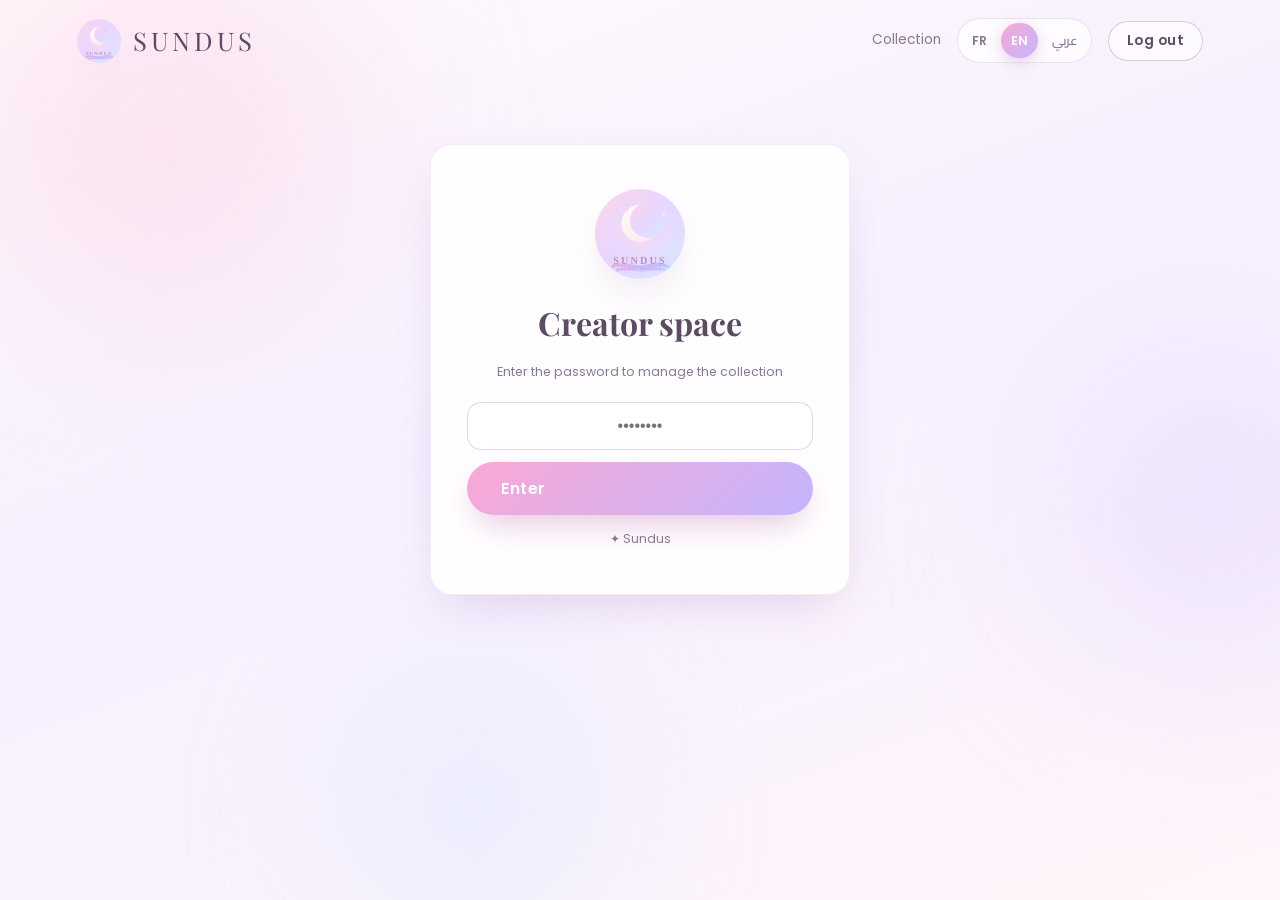
==== admin.html @ a6b1a9a5 "Sundus v1 - web complète" ====
﻿<!DOCTYPE html>
<html lang="en" dir="ltr">
<head>
  <meta charset="UTF-8">
  <meta name="viewport" content="width=device-width, initial-scale=1.0">
  <title>Sundus — Espace créatrice</title>
  <link rel="icon" type="image/svg+xml" href="assets/logo.svg">
  <link rel="preconnect" href="https://fonts.googleapis.com">
  <link href="https://fonts.googleapis.com/css2?family=Playfair+Display:wght@400;600;700&family=Poppins:wght@300;400;500;600;700&family=Amiri:wght@400;700&family=Cairo:wght@400;600;700&display=swap" rel="stylesheet">
  <link rel="stylesheet" href="css/style.css">
  <style>
    body { min-height: 100vh; display: flex; flex-direction: column; }
    .admin-wrap { max-width: 1100px; margin: 0 auto; width: 100%; padding: 110px 5vw 60px; }
    .admin-top { display: flex; align-items: center; justify-content: space-between; gap: 14px; flex-wrap: wrap; margin-bottom: 30px; }
    .admin-top h1 { font-family: var(--font-display); font-size: clamp(1.8rem, 4vw, 2.6rem); color: var(--ink); }
    .admin-card { background: rgba(255, 255, 255, 0.85); border-radius: var(--radius); padding: 28px; box-shadow: var(--shadow); margin-bottom: 26px; border: 1px solid rgba(201, 139, 185, 0.16); }
    .admin-card h2 { font-family: var(--font-display); font-size: 1.35rem; color: var(--ink); margin-bottom: 14px; }
    .dropzone {
      border: 2.4px dashed rgba(201, 139, 185, 0.5); border-radius: 18px; padding: 44px 20px;
      text-align: center; transition: all 0.3s; background: var(--rose-soft); cursor: pointer;
    }
    .dropzone.drag { border-color: var(--rose); background: #FFF0F7; transform: scale(1.01); box-shadow: 0 0 0 6px rgba(249, 168, 212, 0.18); }
    .dropzone b { font-size: 1.1rem; color: var(--ink); display: block; margin-bottom: 6px; }
    .dropzone span { color: var(--ink-soft); font-size: 0.92rem; }
    .dz-icon { font-size: 2.6rem; margin-bottom: 10px; }
    .dropzone input { display: none; }
    .gen-bar { display: flex; gap: 12px; align-items: center; flex-wrap: wrap; margin-top: 18px; }
    .gen-bar select, .gen-bar input[type="text"] {
      padding: 11px 16px; border-radius: 12px; border: 1.5px solid rgba(92, 75, 99, 0.18);
      font-family: inherit; font-size: 0.92rem; color: var(--ink); background: #fff; outline: none;
    }
    .gen-bar select:focus, .gen-bar input:focus { border-color: var(--rose); }
    .admin-items { display: grid; grid-template-columns: repeat(auto-fill, minmax(250px, 1fr)); gap: 22px; margin-top: 22px; }
    .item { border: 1px solid rgba(201, 139, 185, 0.2); border-radius: 16px; overflow: hidden; background: #fff; }
    .item-media { aspect-ratio: 3/4; background: var(--rose-soft); overflow: hidden; }
    .item-media img, .item-media video { width: 100%; height: 100%; object-fit: cover; }
    .item-body { padding: 14px; }
    .item-body label { font-size: 0.74rem; letter-spacing: 1px; text-transform: uppercase; color: var(--ink-soft); display: block; margin: 10px 0 5px; }
    .item-body input, .item-body textarea, .item-body select {
      width: 100%; padding: 9px 12px; border-radius: 10px; border: 1.4px solid rgba(92, 75, 99, 0.16);
      font-family: inherit; font-size: 0.9rem; color: var(--ink); outline: none; background: #FFFDFE; resize: vertical;
    }
    .item-body input:focus, .item-body textarea:focus { border-color: var(--rose); }
    .options-row { display: flex; gap: 8px; margin-top: 8px; flex-wrap: wrap; }
    .opt {
      font-size: 0.78rem; padding: 7px 12px; border-radius: 30px; border: 1.4px solid rgba(92, 75, 99, 0.2);
      color: var(--ink-soft); transition: all 0.25s; background: #fff;
    }
    .opt:hover { border-color: var(--rose); color: var(--rose); transform: translateY(-1px); }
    .item-del { margin-top: 12px; width: 100%; padding: 8px; border-radius: 10px; background: #FEF2F2; color: #E11D48; font-size: 0.82rem; font-weight: 600; transition: all 0.3s; }
    .item-del:hover { background: #E11D48; color: #fff; }
    .login-box {
      max-width: 420px; margin: 16vh auto 0; text-align: center;
      background: rgba(255,255,255,0.9); border-radius: var(--radius); padding: 44px 36px; box-shadow: var(--shadow);
      border: 1px solid rgba(201,139,185,0.16);
    }
    .login-box img { width: 90px; margin: 0 auto 18px; border-radius: 50%; box-shadow: var(--shadow); }
    .login-box h1 { font-family: var(--font-display); color: var(--ink); margin-bottom: 8px; }
    .login-box input {
      width: 100%; padding: 14px 18px; border-radius: 14px; border: 1.6px solid rgba(92,75,99,0.2);
      font-size: 1rem; text-align: center; outline: none; margin: 18px 0 12px;
    }
    .login-box input:focus { border-color: var(--rose); }
    .status { position: fixed; bottom: 26px; right: 26px; background: var(--ink); color: #fff; padding: 13px 22px; border-radius: 40px; font-size: 0.9rem; box-shadow: 0 14px 40px rgba(0,0,0,0.3); opacity: 0; transform: translateY(20px); transition: all 0.4s; z-index: 300; max-width: 340px; }
    .status.show { opacity: 1; transform: translateY(0); }
    .hint { font-size: 0.78rem; color: var(--ink-soft); margin-top: 8px; }
    .ai-badge { display: inline-flex; align-items: center; gap: 6px; font-size: 0.72rem; font-weight: 600; padding: 5px 12px; border-radius: 30px; background: linear-gradient(135deg, rgba(249,168,212,0.2), rgba(196,181,253,0.2)); color: var(--ink); margin-bottom: 10px; }
    .back-link { font-size: 0.85rem; color: var(--ink-soft); }
    .back-link:hover { color: var(--rose); }
    .actions { display: flex; gap: 12px; flex-wrap: wrap; }
    @media (max-width: 700px) { .admin-top { flex-direction: column; align-items: flex-start; } }
  </style>
</head>
<body>
  <div class="orbs"><div class="orb orb-1"></div><div class="orb orb-2"></div><div class="orb orb-3"></div></div>

  <header id="header">
    <a href="index.html" class="brand"><img src="assets/logo.svg" alt="Qamra"><span>SUNDUS</span></a>
    <div style="display:flex;align-items:center;gap:16px">
      <a href="index.html" class="back-link" data-i18n="nav_shop">Collection</a>
      <div class="lang-switch">
        <button data-lang-btn="fr">FR</button>
        <button data-lang-btn="en">EN</button>
        <button data-lang-btn="ar">عربي</button>
      </div>
      <button id="btn-logout" class="btn btn-ghost" style="padding:9px 18px;font-size:0.85rem" hidden data-i18n="admin_logout">Déconnexion</button>
    </div>
  </header>

  <div class="admin-wrap" id="admin-wrap" hidden>
    <div class="admin-top">
      <div>
        <h1>✦ <span data-i18n="admin_login_title">Espace créatrice</span></h1>
        <span class="hint" data-i18n="admin_login_sub">Entrez le mot de passe pour gérer la collection</span>
      </div>
      <div class="actions">
        <button class="btn btn-primary" id="btn-publish" data-i18n="admin_publish">Publier sur la landing</button>
      </div>
    </div>

    <div class="admin-card">
      <span class="ai-badge">✦ <span data-i18n="ai_offline">Mode intelligent hors-ligne</span></span>
      <h2 data-i18n="admin_upload">Glissez vos photos et vidéos ici</h2>
      <div class="dropzone" id="dropzone">
        <div class="dz-icon">🌙</div>
        <b data-i18n="admin_upload">Glissez vos photos et vidéos ici</b>
        <span data-i18n="admin_upload_sub">ou cliquez pour choisir — optimisation automatique</span>
        <input type="file" id="file-input" accept="image/*,video/*" multiple>
      </div>
      <div class="gen-bar">
        <select id="gen-lang">
          <option value="auto">Auto (3 langues)</option>
          <option value="fr">Français</option>
          <option value="en">English</option>
          <option value="ar">العربية</option>
        </select>
        <button class="btn btn-ghost" id="btn-generate" data-i18n="admin_generate">Générer titres & descriptions</button>
        <button class="btn btn-ghost" id="btn-reset">↺</button>
      </div>
      <div class="admin-items" id="items"></div>
    </div>
  </div>

  <div class="login-box" id="login-box">
    <img src="assets/logo.svg" alt="Qamra">
    <h1 data-i18n="admin_login_title">Espace créatrice</h1>
    <span class="hint" data-i18n="admin_login_sub">Entrez le mot de passe pour gérer la collection</span>
    <input type="password" id="password" placeholder="••••••••">
    <button class="btn btn-primary" id="btn-login" style="width:100%" data-i18n="admin_enter">Entrer</button>
    <div class="hint" style="margin-top:14px">✦ Sundus</div>
  </div>

  <div class="status" id="status"></div>

  <script src="js/config.js"></script>
  <script src="js/i18n.js"></script>
  <script src="js/admin.js"></script>
</body>
</html>
---- css/style.css ----
:root {
  --rose: #F9A8D4;
  --rose-soft: #FDEDF5;
  --lavender: #C4B5FD;
  --lavender-soft: #F3EEFF;
  --sky: #BFDBFE;
  --sky-soft: #EEF6FF;
  --peach: #FDE2C4;
  --ink: #5C4B63;
  --ink-soft: #8A7793;
  --gold: #D9B8A6;
  --white: #FFFDFE;
  --font-display: "Playfair Display", "Amiri", Georgia, serif;
  --font-body: "Poppins", "Cairo", "Segoe UI", sans-serif;
  --radius: 22px;
  --shadow: 0 18px 50px -18px rgba(140, 90, 160, 0.28);
}

* { margin: 0; padding: 0; box-sizing: border-box; }
html { scroll-behavior: smooth; }
body {
  font-family: var(--font-body);
  color: var(--ink);
  background: linear-gradient(160deg, #FFF9FC 0%, #F6F0FF 45%, #FFF5FA 100%);
  overflow-x: hidden;
  line-height: 1.65;
}
[dir="rtl"] body { text-align: right; }
a { text-decoration: none; color: inherit; }
img { max-width: 100%; display: block; }
button { font-family: inherit; cursor: pointer; border: none; background: none; }
::selection { background: var(--rose); color: #fff; }

/* ============ ORBS / BACKGROUND ============ */
.orbs { position: fixed; inset: 0; z-index: -1; overflow: hidden; pointer-events: none; }
.orb { position: absolute; border-radius: 50%; filter: blur(70px); opacity: 0.5; animation: float 16s ease-in-out infinite; }
.orb-1 { width: 45vw; height: 45vw; background: radial-gradient(circle, #F9C6E0, transparent 70%); top: -12vw; left: -10vw; }
.orb-2 { width: 38vw; height: 38vw; background: radial-gradient(circle, #DCCDFF, transparent 70%); top: 30vh; right: -14vw; animation-delay: -5s; }
.orb-3 { width: 30vw; height: 30vw; background: radial-gradient(circle, #CDE4FF, transparent 70%); bottom: -8vw; left: 22vw; animation-delay: -9s; }
@keyframes float {
  0%, 100% { transform: translateY(0) scale(1); }
  50% { transform: translateY(-5vh) scale(1.06); }
}

/* ============ HEADER ============ */
header {
  position: fixed; top: 0; left: 0; right: 0; z-index: 100;
  transition: all 0.4s ease;
  padding: 18px 6vw;
  display: flex; align-items: center; justify-content: space-between;
}
header.scrolled {
  background: rgba(255, 253, 254, 0.78);
  backdrop-filter: blur(18px);
  box-shadow: 0 8px 32px rgba(140, 90, 160, 0.12);
  padding: 12px 6vw;
}
.brand { display: flex; align-items: center; gap: 12px; font-family: var(--font-display); font-size: 1.6rem; letter-spacing: 4px; color: var(--ink); }
.brand img { width: 44px; height: 44px; border-radius: 50%; box-shadow: var(--shadow); }
nav { display: flex; align-items: center; gap: 28px; }
nav a { font-size: 0.95rem; letter-spacing: 0.6px; color: var(--ink-soft); position: relative; transition: color 0.3s; }
nav a::after { content: ""; position: absolute; bottom: -5px; left: 0; width: 0; height: 2px; background: var(--rose); border-radius: 2px; transition: width 0.3s; }
nav a:hover { color: var(--ink); }
nav a:hover::after { width: 100%; }

.lang-switch { display: flex; gap: 4px; background: rgba(255, 255, 255, 0.7); border: 1px solid rgba(201, 139, 185, 0.25); padding: 4px; border-radius: 40px; }
.lang-switch button { font-size: 0.78rem; font-weight: 600; padding: 6px 10px; border-radius: 30px; color: var(--ink-soft); transition: all 0.3s; }
.lang-switch button.active { background: linear-gradient(135deg, var(--rose), var(--lavender)); color: #fff; box-shadow: 0 4px 14px rgba(201, 139, 185, 0.4); }

/* ============ HERO ============ */
.hero {
  min-height: 100vh;
  display: flex; flex-direction: column; align-items: center; justify-content: center;
  text-align: center; padding: 120px 6vw 60px; position: relative;
}
.hero-badge {
  display: inline-flex; align-items: center; gap: 8px;
  background: rgba(255, 255, 255, 0.75); border: 1px solid rgba(201, 139, 185, 0.3);
  backdrop-filter: blur(8px); padding: 9px 22px; border-radius: 60px;
  font-size: 0.8rem; letter-spacing: 2.4px; text-transform: uppercase; color: var(--rose); font-weight: 600;
  animation: fadeUp 0.9s ease both;
}
.hero h1 {
  font-family: var(--font-display);
  font-size: clamp(2.6rem, 7vw, 5.2rem);
  line-height: 1.12; margin: 26px 0 20px; color: var(--ink);
  animation: fadeUp 1s 0.15s ease both;
}
.hero h1 .grad {
  background: linear-gradient(120deg, var(--rose) 10%, var(--lavender) 50%, var(--sky) 90%);
  -webkit-background-clip: text; background-clip: text; -webkit-text-fill-color: transparent;
  background-size: 200% auto; animation: shimmer 6s linear infinite;
}
@keyframes shimmer { to { background-position: 200% center; } }
.hero p { max-width: 640px; font-size: 1.08rem; color: var(--ink-soft); animation: fadeUp 1s 0.3s ease both; }
.hero-actions { display: flex; gap: 16px; margin-top: 38px; flex-wrap: wrap; justify-content: center; animation: fadeUp 1s 0.45s ease both; }
.btn {
  padding: 15px 34px; border-radius: 60px; font-weight: 600; font-size: 0.98rem;
  letter-spacing: 0.5px; transition: all 0.35s cubic-bezier(0.2, 0.9, 0.3, 1.2);
  display: inline-flex; align-items: center; gap: 10px;
}
.btn-primary {
  background: linear-gradient(135deg, var(--rose), var(--lavender));
  color: #fff; box-shadow: 0 14px 34px -10px rgba(201, 139, 185, 0.6);
}
.btn-primary:hover { transform: translateY(-4px) scale(1.03); box-shadow: 0 22px 44px -12px rgba(201, 139, 185, 0.7); }
.btn-ghost { border: 1.6px solid rgba(92, 75, 99, 0.25); color: var(--ink); background: rgba(255, 255, 255, 0.5); backdrop-filter: blur(6px); }
.btn-ghost:hover { transform: translateY(-4px); border-color: var(--rose); color: var(--rose); }

.hero-stats { display: flex; gap: 44px; margin-top: 70px; flex-wrap: wrap; justify-content: center; animation: fadeUp 1s 0.6s ease both; }
.stat { text-align: center; }
.stat b { font-family: var(--font-display); font-size: 2rem; display: block; background: linear-gradient(120deg, var(--rose), var(--lavender)); -webkit-background-clip: text; background-clip: text; -webkit-text-fill-color: transparent; }
.stat span { font-size: 0.82rem; letter-spacing: 1px; color: var(--ink-soft); text-transform: uppercase; }

@keyframes fadeUp { from { opacity: 0; transform: translateY(34px); } to { opacity: 1; transform: translateY(0); } }

.moon-divider { text-align: center; margin: 10px 0; }
.moon-divider svg { width: 70px; height: auto; opacity: 0.75; }

/* ============ SECTION GENERIC ============ */
section { padding: 90px 6vw; max-width: 1400px; margin: 0 auto; }
.section-head { text-align: center; margin-bottom: 54px; }
.section-head h2 { font-family: var(--font-display); font-size: clamp(2rem, 4.5vw, 3.2rem); color: var(--ink); margin-bottom: 12px; }
.section-head p { color: var(--ink-soft); max-width: 560px; margin: 0 auto; }

/* ============ FILTERS ============ */
.filters { display: flex; gap: 10px; justify-content: center; flex-wrap: wrap; margin-bottom: 46px; }
.filters button {
  padding: 10px 24px; border-radius: 40px; font-size: 0.9rem; font-weight: 500;
  color: var(--ink-soft); border: 1.4px solid rgba(92, 75, 99, 0.16);
  background: rgba(255, 255, 255, 0.6); transition: all 0.3s;
}
.filters button:hover { border-color: var(--rose); color: var(--rose); }
.filters button.active { background: linear-gradient(135deg, var(--rose), var(--lavender)); color: #fff; border-color: transparent; box-shadow: 0 8px 20px -6px rgba(201, 139, 185, 0.5); }

/* ============ PRODUCT GRID ============ */
.grid { display: grid; grid-template-columns: repeat(auto-fill, minmax(290px, 1fr)); gap: 30px; }
.card {
  position: relative; border-radius: var(--radius); overflow: hidden;
  background: #fff; box-shadow: var(--shadow);
  transform: translateY(60px); opacity: 0;
  transition: all 0.5s ease;
}
.card.visible { transform: translateY(0); opacity: 1; }
.card:hover { transform: translateY(-8px); box-shadow: 0 28px 60px -20px rgba(140, 90, 160, 0.4); }
.card-media { position: relative; aspect-ratio: 3 / 4; overflow: hidden; cursor: pointer; background: var(--rose-soft); }
.card-media img, .card-media video { width: 100%; height: 100%; object-fit: cover; transition: transform 0.7s cubic-bezier(0.2, 0.8, 0.3, 1); }
.card:hover .card-media img, .card:hover .card-media video { transform: scale(1.07); }
.card-tags { position: absolute; top: 14px; left: 14px; display: flex; gap: 6px; z-index: 2; }
[dir="rtl"] .card-tags { left: auto; right: 14px; }
.card-tags span {
  font-size: 0.68rem; font-weight: 700; letter-spacing: 1.4px; text-transform: uppercase;
  padding: 6px 12px; border-radius: 30px; color: #fff; backdrop-filter: blur(6px);
}
.tag-new { background: linear-gradient(135deg, #F9A8D4, #F472B6); }
.tag-exclu { background: linear-gradient(135deg, #C4B5FD, #8B5CF6); }
.tag-sale { background: linear-gradient(135deg, #FDE2C4, #FB923C); }
.card-body { padding: 20px 22px 24px; }
.card-body h3 { font-family: var(--font-display); font-size: 1.25rem; color: var(--ink); margin-bottom: 6px; }
.card-body p { font-size: 0.9rem; color: var(--ink-soft); display: -webkit-box; -webkit-line-clamp: 2; -webkit-box-orient: vertical; overflow: hidden; }
.card-foot { display: flex; align-items: center; justify-content: space-between; margin-top: 14px; }
.price { font-family: var(--font-display); font-size: 1.3rem; color: var(--rose); font-weight: 700; }
.card-order { font-size: 0.82rem; font-weight: 600; color: var(--lavender); border-bottom: 1.6px solid var(--lavender); padding-bottom: 2px; transition: all 0.3s; }
.card-order:hover { color: var(--rose); border-color: var(--rose); }

.empty-state { grid-column: 1 / -1; text-align: center; padding: 60px 0; color: var(--ink-soft); font-style: italic; }

/* ============ LIGHTBOX ============ */
.lightbox {
  position: fixed; inset: 0; z-index: 200; display: none;
  background: rgba(40, 25, 45, 0.55); backdrop-filter: blur(14px);
  align-items: center; justify-content: center; padding: 4vh 4vw;
}
.lightbox.open { display: flex; animation: fadeIn 0.3s ease; }
@keyframes fadeIn { from { opacity: 0; } to { opacity: 1; } }
.lightbox-inner {
  background: #fff; border-radius: 26px; max-width: 1000px; width: 100%;
  display: grid; grid-template-columns: 1.1fr 1fr; overflow: hidden;
  box-shadow: 0 40px 90px rgba(0, 0, 0, 0.35); max-height: 88vh;
}
.lightbox-media { background: var(--rose-soft); min-height: 340px; }
.lightbox-media img, .lightbox-media video { width: 100%; height: 100%; object-fit: cover; }
.lightbox-info { padding: 40px; overflow-y: auto; }
.lightbox-info h3 { font-family: var(--font-display); font-size: 2rem; color: var(--ink); margin-bottom: 10px; }
.lightbox-info .lb-desc { color: var(--ink-soft); margin-bottom: 18px; }
.lightbox-info .price { font-size: 1.7rem; }
.lb-close { position: absolute; top: 22px; right: 26px; width: 44px; height: 44px; border-radius: 50%; background: rgba(255,255,255,0.9); color: var(--ink); font-size: 1.3rem; display: flex; align-items: center; justify-content: center; box-shadow: 0 6px 20px rgba(0,0,0,0.2); transition: all 0.3s; }
[dir="rtl"] .lb-close { right: auto; left: 26px; }
.lb-close:hover { transform: rotate(90deg); background: var(--rose); color: #fff; }
.lb-share { margin-top: 26px; display: flex; gap: 10px; flex-wrap: wrap; }

/* ============ ABOUT / CTA ============ */
.about-grid { display: grid; grid-template-columns: 1fr 1fr; gap: 60px; align-items: center; }
.about-visual { position: relative; }
.about-visual img { border-radius: 30px; box-shadow: var(--shadow); transform: rotate(-2deg); }
.about-float {
  position: absolute; bottom: -22px; right: -18px; background: #fff; border-radius: 18px;
  padding: 18px 24px; box-shadow: var(--shadow); display: flex; align-items: center; gap: 12px;
  animation: float 6s ease-in-out infinite;
}
[dir="rtl"] .about-float { right: auto; left: -18px; }
.about-float b { font-family: var(--font-display); font-size: 1.5rem; background: linear-gradient(120deg, var(--rose), var(--lavender)); -webkit-background-clip: text; background-clip: text; -webkit-text-fill-color: transparent; }
.about-float span { font-size: 0.85rem; color: var(--ink-soft); }
.about-text h2 { font-family: var(--font-display); font-size: clamp(2rem, 4vw, 3rem); margin-bottom: 18px; color: var(--ink); }
.about-text p { color: var(--ink-soft); margin-bottom: 16px; }

.cta-section {
  background: linear-gradient(135deg, rgba(249, 168, 212, 0.16), rgba(196, 181, 253, 0.2), rgba(191, 219, 254, 0.16));
  border-radius: 40px; padding: 70px 40px; text-align: center; margin: 30px 6vw 10px; position: relative; overflow: hidden;
}
.cta-section::before {
  content: ""; position: absolute; width: 340px; height: 340px; border-radius: 50%;
  background: radial-gradient(circle, rgba(255,255,255,0.7), transparent 65%);
  top: -140px; left: -100px; animation: float 9s ease-in-out infinite;
}
.cta-section h2 { font-family: var(--font-display); font-size: clamp(2rem, 4.5vw, 3.4rem); color: var(--ink); margin-bottom: 14px; }
.cta-section p { color: var(--ink-soft); margin-bottom: 30px; font-size: 1.05rem; }

/* ============ CONTACT / FOOTER ============ */
.socials { display: flex; gap: 18px; justify-content: center; flex-wrap: wrap; }
.social-btn {
  width: 58px; height: 58px; border-radius: 50%; display: flex; align-items: center; justify-content: center;
  background: #fff; box-shadow: var(--shadow); transition: all 0.35s cubic-bezier(0.2, 0.9, 0.3, 1.3);
}
.social-btn svg { width: 26px; height: 26px; fill: var(--ink-soft); transition: all 0.35s; }
.social-btn:hover { transform: translateY(-6px) rotate(8deg); }
.social-btn:hover svg { fill: var(--rose); }
footer { text-align: center; padding: 40px 6vw 50px; color: var(--ink-soft); font-size: 0.88rem; }
footer .brand { justify-content: center; margin-bottom: 12px; font-size: 1.2rem; }

/* ============ REVEAL ============ */
.reveal { opacity: 0; transform: translateY(46px); transition: all 0.9s cubic-bezier(0.2, 0.8, 0.3, 1); }
.reveal.in { opacity: 1; transform: translateY(0); }

/* ============ RESPONSIVE ============ */
@media (max-width: 860px) {
  header { flex-wrap: wrap; gap: 12px; padding: 14px 5vw; }
  nav { order: 3; width: 100%; justify-content: center; gap: 18px; }
  .about-grid { grid-template-columns: 1fr; }
  .lightbox-inner { grid-template-columns: 1fr; overflow-y: auto; }
  .lightbox-media { min-height: 260px; }
  section { padding: 64px 5vw; }
}

/* Scrollbar */
::-webkit-scrollbar { width: 10px; }
::-webkit-scrollbar-track { background: var(--rose-soft); }
::-webkit-scrollbar-thumb { background: linear-gradient(var(--rose), var(--lavender)); border-radius: 10px; }
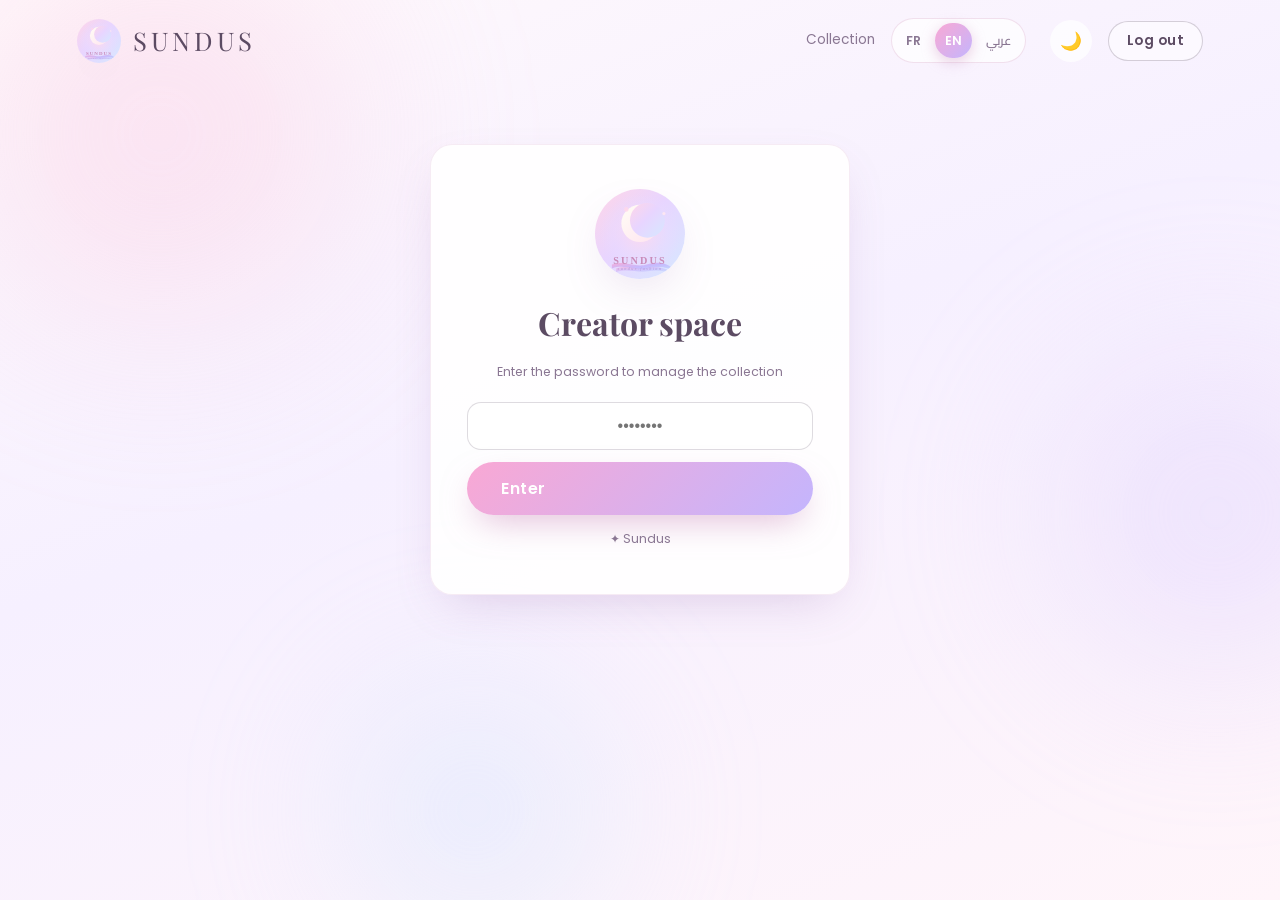
==== commit e6ef265f: "Dark mode + nombre arabe con harakat + token seguro" ====
--- a/admin.html
+++ b/admin.html
@@ -83,6 +83,7 @@
         <button data-lang-btn="en">EN</button>
         <button data-lang-btn="ar">عربي</button>
       </div>
+      <button data-theme-btn style="font-size:1.1rem;margin-inline-start:8px;width:42px;height:42px;border-radius:50%;background:rgba(255,255,255,0.7);box-shadow:var(--shadow);transition:all .3s">🌙</button>
       <button id="btn-logout" class="btn btn-ghost" style="padding:9px 18px;font-size:0.85rem" hidden data-i18n="admin_logout">Déconnexion</button>
     </div>
   </header>
@@ -117,6 +118,14 @@
         <button class="btn btn-ghost" id="btn-generate" data-i18n="admin_generate">Générer titres & descriptions</button>
         <button class="btn btn-ghost" id="btn-reset">↺</button>
       </div>
+      <details style="margin-top:14px">
+        <summary style="cursor:pointer;color:var(--ink-soft);font-size:0.85rem">🔑 <span data-i18n="admin_token_title">Clé de publication (1 seule fois)</span></summary>
+        <div style="display:flex;gap:8px;margin-top:10px;flex-wrap:wrap">
+          <input type="password" id="token-input" placeholder="github_pat_..." style="flex:1;min-width:220px;padding:11px 14px;border-radius:10px;border:1.4px solid rgba(92,75,99,0.2);font-family:inherit;outline:none">
+          <button class="btn btn-ghost" id="btn-token" style="padding:10px 20px;font-size:0.85rem" data-i18n="admin_token_save">Guardar</button>
+        </div>
+        <div class="hint" data-i18n="admin_token_hint">Se guarda solo en este navegador. Nunca se publica.</div>
+      </details>
       <div class="admin-items" id="items"></div>
     </div>
   </div>
--- a/css/style.css
+++ b/css/style.css
@@ -246,3 +246,50 @@
 ::-webkit-scrollbar { width: 10px; }
 ::-webkit-scrollbar-track { background: var(--rose-soft); }
 ::-webkit-scrollbar-thumb { background: linear-gradient(var(--rose), var(--lavender)); border-radius: 10px; }
+
+/* ============ DARK MODE ============ */
+html[data-theme="dark"] {
+  --rose: #E89AC8;
+  --rose-soft: #2A1E2A;
+  --lavender: #A78BFA;
+  --lavender-soft: #231D33;
+  --sky: #7FB3E8;
+  --sky-soft: #1C2233;
+  --peach: #E8B98C;
+  --ink: #F3EAF5;
+  --ink-soft: #B8A8C2;
+  --gold: #D9B8A6;
+  --white: #1A1520;
+  --shadow: 0 18px 50px -18px rgba(0, 0, 0, 0.55);
+}
+html[data-theme="dark"] body {
+  background: linear-gradient(160deg, #1A1520 0%, #201A2B 45%, #1C1420 100%);
+}
+html[data-theme="dark"] header.scrolled {
+  background: rgba(26, 21, 32, 0.8);
+  box-shadow: 0 8px 32px rgba(0, 0, 0, 0.4);
+}
+html[data-theme="dark"] .orb { opacity: 0.28; }
+html[data-theme="dark"] .lang-switch { background: rgba(40, 32, 48, 0.8); border-color: rgba(201, 139, 185, 0.3); }
+html[data-theme="dark"] .hero-badge, html[data-theme="dark"] .btn-ghost { background: rgba(40, 32, 48, 0.7); }
+html[data-theme="dark"] .filters button { background: rgba(40, 32, 48, 0.7); border-color: rgba(201, 139, 185, 0.3); color: var(--ink-soft); }
+html[data-theme="dark"] .card, html[data-theme="dark"] .admin-card, html[data-theme="dark"] .login-box { background: #221B2C; }
+html[data-theme="dark"] .lightbox-inner { background: #221B2C; }
+html[data-theme="dark"] .lightbox-media, html[data-theme="dark"] .card-media, html[data-theme="dark"] .dropzone { background: var(--rose-soft); }
+html[data-theme="dark"] .about-float, html[data-theme="dark"] .social-btn { background: #221B2C; }
+html[data-theme="dark"] .cta-section { background: linear-gradient(135deg, rgba(232,154,200,0.14), rgba(167,139,250,0.16), rgba(127,179,232,0.14)); }
+html[data-theme="dark"] .item { background: #221B2C; border-color: rgba(201, 139, 185, 0.25); }
+html[data-theme="dark"] .item-body input, html[data-theme="dark"] .item-body textarea, html[data-theme="dark"] .item-body select {
+  background: #2A2236; color: var(--ink); border-color: rgba(201, 139, 185, 0.25);
+}
+html[data-theme="dark"] .gen-bar select, html[data-theme="dark"] .gen-bar input[type="text"], html[data-theme="dark"] #token-input, html[data-theme="dark"] .login-box input {
+  background: #2A2236; color: var(--ink); border-color: rgba(201, 139, 185, 0.25);
+}
+html[data-theme="dark"] .opt { background: #2A2236; color: var(--ink-soft); border-color: rgba(201, 139, 185, 0.25); }
+html[data-theme="dark"] [data-theme-btn] { background: rgba(40, 32, 48, 0.8); color: #F3EAF5; box-shadow: 0 8px 24px rgba(0,0,0,0.4); }
+html[data-theme="dark"] .ai-badge { background: linear-gradient(135deg, rgba(232,154,200,0.2), rgba(167,139,250,0.2)); color: var(--ink); }
+html[data-theme="dark"] .hint { color: var(--ink-soft); }
+html[data-theme="dark"] .lb-close { background: rgba(40, 32, 48, 0.9); color: var(--ink); }
+html[data-theme="dark"] .item-del { background: rgba(225, 29, 72, 0.15); color: #F8719A; }
+html[data-theme="dark"] ::-webkit-scrollbar-track { background: #1A1520; }
+html[data-theme="dark"] ::-webkit-scrollbar-thumb { background: linear-gradient(#E89AC8, #A78BFA); }
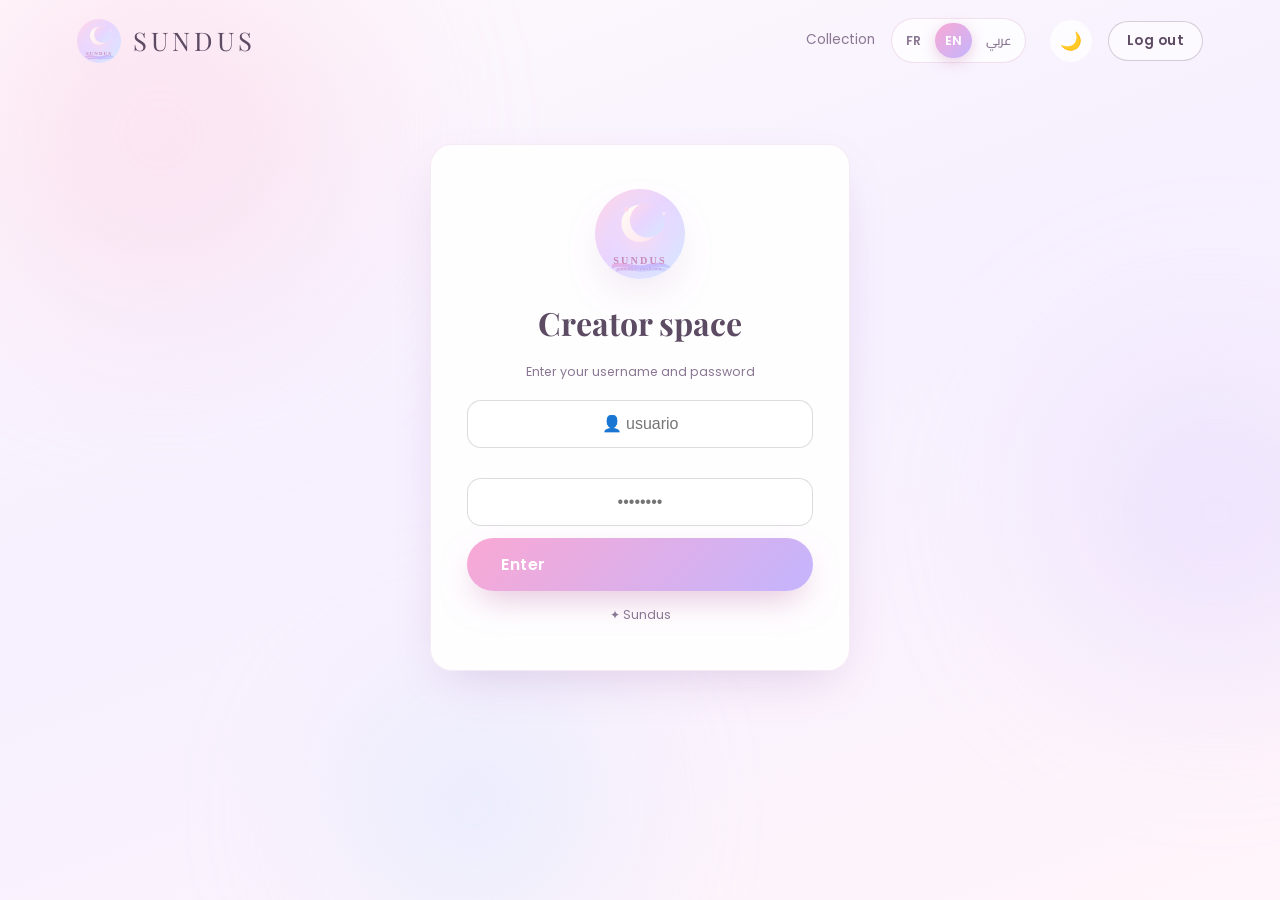
==== commit fb3a8448: "Dashboard privado: usuario+contrasena, oculto de la landing" ====
--- a/admin.html
+++ b/admin.html
@@ -122,6 +122,8 @@
         <summary style="cursor:pointer;color:var(--ink-soft);font-size:0.85rem">🔑 <span data-i18n="admin_token_title">Clé de publication (1 seule fois)</span></summary>
         <div style="display:flex;gap:8px;margin-top:10px;flex-wrap:wrap">
           <input type="password" id="token-input" placeholder="github_pat_..." style="flex:1;min-width:220px;padding:11px 14px;border-radius:10px;border:1.4px solid rgba(92,75,99,0.2);font-family:inherit;outline:none">
+          <input type="password" id="groq-input" placeholder="Groq: gsk_..." style="flex:1;min-width:220px;padding:11px 14px;border-radius:10px;border:1.4px solid rgba(92,75,99,0.2);font-family:inherit;outline:none">
+          <input type="password" id="gemini-input" placeholder="Gemini: AIza..." style="flex:1;min-width:220px;padding:11px 14px;border-radius:10px;border:1.4px solid rgba(92,75,99,0.2);font-family:inherit;outline:none">
           <button class="btn btn-ghost" id="btn-token" style="padding:10px 20px;font-size:0.85rem" data-i18n="admin_token_save">Guardar</button>
         </div>
         <div class="hint" data-i18n="admin_token_hint">Se guarda solo en este navegador. Nunca se publica.</div>
@@ -134,6 +136,7 @@
     <img src="assets/logo.svg" alt="Qamra">
     <h1 data-i18n="admin_login_title">Espace créatrice</h1>
     <span class="hint" data-i18n="admin_login_sub">Entrez le mot de passe pour gérer la collection</span>
+    <input type="text" id="username" placeholder="👤 usuario" autocomplete="username" style="margin-top:16px">
     <input type="password" id="password" placeholder="••••••••">
     <button class="btn btn-primary" id="btn-login" style="width:100%" data-i18n="admin_enter">Entrer</button>
     <div class="hint" style="margin-top:14px">✦ Sundus</div>
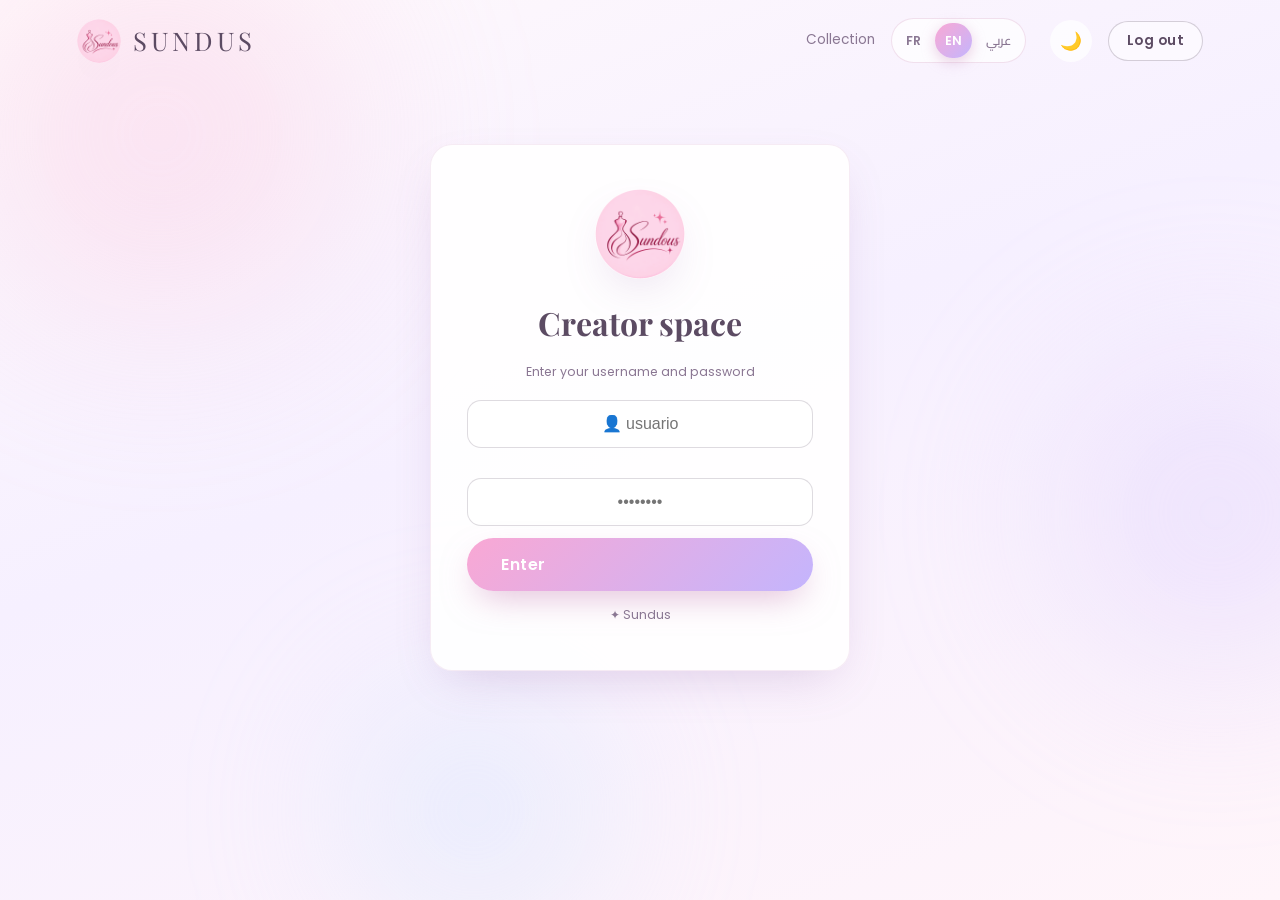
==== commit 790368f0: "Nouveau logo Sundous (mannequin + script) : header, footer, about, favicon et apercu social" ====
--- a/admin.html
+++ b/admin.html
@@ -4,7 +4,9 @@
   <meta charset="UTF-8">
   <meta name="viewport" content="width=device-width, initial-scale=1.0">
   <title>Sundus — Espace créatrice</title>
-  <link rel="icon" type="image/svg+xml" href="assets/logo.svg">
+  <link rel="icon" href="assets/favicon.ico" sizes="any">
+  <link rel="icon" type="image/png" href="assets/favicon.png">
+  <link rel="apple-touch-icon" href="assets/apple-touch-icon.png">
   <link rel="preconnect" href="https://fonts.googleapis.com">
   <link href="https://fonts.googleapis.com/css2?family=Playfair+Display:wght@400;600;700&family=Poppins:wght@300;400;500;600;700&family=Amiri:wght@400;700&family=Cairo:wght@400;600;700&display=swap" rel="stylesheet">
   <link rel="stylesheet" href="css/style.css">
@@ -68,14 +70,22 @@
     .back-link { font-size: 0.85rem; color: var(--ink-soft); }
     .back-link:hover { color: var(--rose); }
     .actions { display: flex; gap: 12px; flex-wrap: wrap; }
-    @media (max-width: 700px) { .admin-top { flex-direction: column; align-items: flex-start; } }
+    .social-opt { border: 1px solid rgba(201, 139, 185, 0.2); border-radius: 14px; padding: 12px 14px; margin: 10px 0; background: var(--rose-soft); }
+    .social-opt b { color: var(--ink); font-size: 0.92rem; }
+    .social-opt p { color: var(--ink); font-size: 0.86rem; line-height: 1.5; margin: 6px 0; }
+    .sect-grid { display: grid; grid-template-columns: 1fr 1fr; gap: 20px; margin-bottom: 26px; }
+    .sect-pill { display: inline-flex; align-items: center; gap: 6px; font-size: 0.72rem; font-weight: 600; padding: 5px 12px; border-radius: 30px; margin-bottom: 10px; }
+    .sect-pill.shop { background: linear-gradient(135deg, rgba(249,168,212,0.25), rgba(196,181,253,0.25)); color: var(--ink); }
+    .sect-pill.social { background: linear-gradient(135deg, rgba(191,219,254,0.3), rgba(253,226,196,0.35)); color: var(--ink); }
+    .sect-note { font-size: 0.8rem; color: var(--ink-soft); margin-top: 8px; }
+    @media (max-width: 700px) { .admin-top { flex-direction: column; align-items: flex-start; } .sect-grid { grid-template-columns: 1fr; } }
   </style>
 </head>
 <body>
   <div class="orbs"><div class="orb orb-1"></div><div class="orb orb-2"></div><div class="orb orb-3"></div></div>
 
   <header id="header">
-    <a href="index.html" class="brand"><img src="assets/logo.svg" alt="Qamra"><span>SUNDUS</span></a>
+    <a href="index.html" class="brand"><img src="assets/logo.png" alt="Qamra"><span>SUNDUS</span></a>
     <div style="display:flex;align-items:center;gap:16px">
       <a href="index.html" class="back-link" data-i18n="nav_shop">Collection</a>
       <div class="lang-switch">
@@ -101,7 +111,7 @@
 
     <div class="admin-card">
       <span class="ai-badge">✦ <span data-i18n="ai_offline">Mode intelligent hors-ligne</span></span>
-      <h2 data-i18n="admin_upload">Glissez vos photos et vidéos ici</h2>
+      <h2>🛍️ <span data-i18n="admin_shop_title">Boutique en ligne</span></h2>
       <div class="dropzone" id="dropzone">
         <div class="dz-icon">🌙</div>
         <b data-i18n="admin_upload">Glissez vos photos et vidéos ici</b>
@@ -118,8 +128,10 @@
         <button class="btn btn-ghost" id="btn-generate" data-i18n="admin_generate">Générer titres & descriptions</button>
         <button class="btn btn-ghost" id="btn-reset">↺</button>
       </div>
+      <div class="hint" style="margin-top:10px" data-i18n="admin_shop_note">Ici: les photos se publient sur la web avec le bouton Publier ☁️</div>
       <details style="margin-top:14px">
         <summary style="cursor:pointer;color:var(--ink-soft);font-size:0.85rem">🔑 <span data-i18n="admin_token_title">Clé de publication (1 seule fois)</span></summary>
+        <div class="hint" style="margin-top:8px" data-i18n="admin_token_ready">✓ Déjà intégrée dans le code — fonctionne sans rien coller</div>
         <div style="display:flex;gap:8px;margin-top:10px;flex-wrap:wrap">
           <input type="password" id="token-input" placeholder="github_pat_..." style="flex:1;min-width:220px;padding:11px 14px;border-radius:10px;border:1.4px solid rgba(92,75,99,0.2);font-family:inherit;outline:none">
           <input type="password" id="groq-input" placeholder="Groq: gsk_..." style="flex:1;min-width:220px;padding:11px 14px;border-radius:10px;border:1.4px solid rgba(92,75,99,0.2);font-family:inherit;outline:none">
@@ -130,10 +142,27 @@
       </details>
       <div class="admin-items" id="items"></div>
     </div>
+
+    <div class="admin-card">
+      <span class="sect-pill social">📱 <span data-i18n="admin_social_badge">Réseaux sociaux — reels & tiktoks</span></span>
+      <h2>📱 <span data-i18n="admin_social_title">Contenus pour les réseaux</span></h2>
+      <div class="dropzone" id="social-dropzone">
+        <div class="dz-icon">🎬</div>
+        <b data-i18n="admin_social_upload">Glissez une photo ou une vidéo</b>
+        <span data-i18n="admin_social_upload_sub">pour générer titre + caption + hashtags — rien n'est publié</span>
+        <input type="file" id="social-file-input" accept="image/*,video/*" multiple>
+      </div>
+      <div class="gen-bar">
+        <button class="btn btn-ghost" id="btn-social-generate" data-i18n="admin_social_generate">Générer captions & hashtags</button>
+        <button class="btn btn-ghost" id="btn-social-reset">↺</button>
+      </div>
+      <div class="hint" style="margin-top:10px" data-i18n="admin_social_note">Se copie et se colle dans TikTok / Instagram. Ne modifie jamais la web.</div>
+      <div class="admin-items" id="social-items"></div>
+    </div>
   </div>
 
   <div class="login-box" id="login-box">
-    <img src="assets/logo.svg" alt="Qamra">
+    <img src="assets/logo.png" alt="Qamra">
     <h1 data-i18n="admin_login_title">Espace créatrice</h1>
     <span class="hint" data-i18n="admin_login_sub">Entrez le mot de passe pour gérer la collection</span>
     <input type="text" id="username" placeholder="👤 usuario" autocomplete="username" style="margin-top:16px">
--- a/css/style.css
+++ b/css/style.css
@@ -134,7 +134,7 @@
 .filters button.active { background: linear-gradient(135deg, var(--rose), var(--lavender)); color: #fff; border-color: transparent; box-shadow: 0 8px 20px -6px rgba(201, 139, 185, 0.5); }
 
 /* ============ PRODUCT GRID ============ */
-.grid { display: grid; grid-template-columns: repeat(auto-fill, minmax(290px, 1fr)); gap: 30px; }
+.grid { display: grid; grid-template-columns: repeat(auto-fill, minmax(min(290px, 100%), 1fr)); gap: 30px; }
 .card {
   position: relative; border-radius: var(--radius); overflow: hidden;
   background: #fff; box-shadow: var(--shadow);
@@ -234,12 +234,38 @@
 
 /* ============ RESPONSIVE ============ */
 @media (max-width: 860px) {
-  header { flex-wrap: wrap; gap: 12px; padding: 14px 5vw; }
-  nav { order: 3; width: 100%; justify-content: center; gap: 18px; }
-  .about-grid { grid-template-columns: 1fr; }
+  header { flex-wrap: wrap; gap: 8px 10px; padding: 12px 5vw; }
+  .brand { font-size: 1.1rem; letter-spacing: 2px; gap: 8px; }
+  .brand img { width: 34px; height: 34px; }
+  .lang-switch { order: 2; }
+  .lang-switch button { padding: 5px 8px; font-size: 0.72rem; }
+  [data-theme-btn] { order: 3; width: 38px; height: 38px; font-size: 0.95rem; margin-inline-start: 6px !important; }
+  nav { order: 4; width: 100%; justify-content: center; gap: 16px; }
+  nav a { font-size: 0.88rem; }
+  .hero { padding: 138px 5vw 40px; }
+  .hero h1 { font-size: 2.3rem; margin: 18px 0 14px; }
+  .hero p { font-size: 0.98rem; }
+  .hero-actions { margin-top: 24px; gap: 10px; }
+  .hero-stats { margin-top: 32px; gap: 24px; }
+  .stat b { font-size: 1.55rem; }
+  .about-grid { grid-template-columns: 1fr; gap: 46px; }
+  .about-float { right: 6px; bottom: -14px; padding: 12px 16px; }
+  [dir="rtl"] .about-float { left: 6px; }
+  .cta-section { padding: 50px 24px; border-radius: 28px; margin: 20px 5vw 10px; }
   .lightbox-inner { grid-template-columns: 1fr; overflow-y: auto; }
-  .lightbox-media { min-height: 260px; }
-  section { padding: 64px 5vw; }
+  .lightbox-media { min-height: 240px; }
+  .lightbox-info { padding: 26px 22px; }
+  section { padding: 56px 5vw; }
+}
+
+@media (max-width: 380px) {
+  .brand { font-size: 1rem; letter-spacing: 1.5px; }
+  .brand img { width: 30px; height: 30px; }
+  .lang-switch button { padding: 4px 6px; font-size: 0.68rem; }
+  [data-theme-btn] { width: 36px !important; height: 36px !important; font-size: 0.85rem !important; }
+  nav { gap: 12px; }
+  nav a { font-size: 0.8rem; }
+  .hero h1 { font-size: 2.1rem; }
 }
 
 /* Scrollbar */
